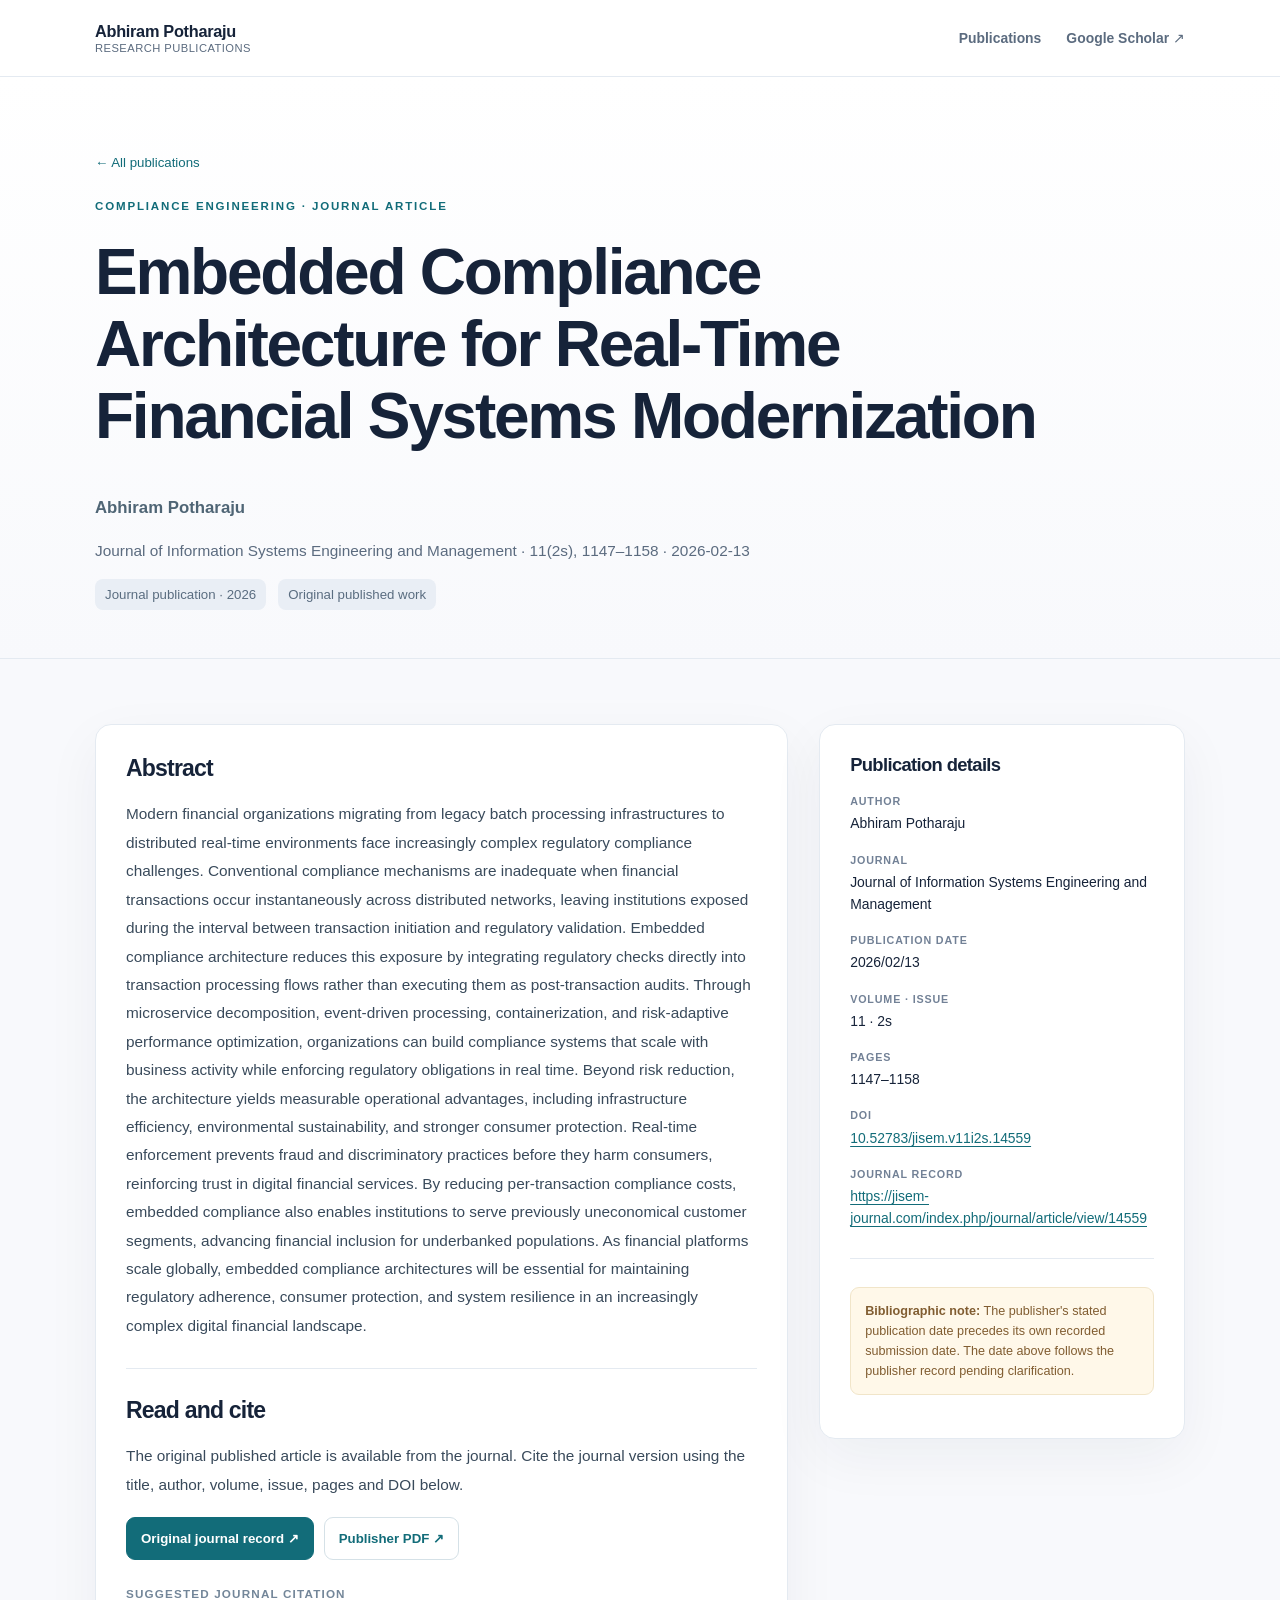
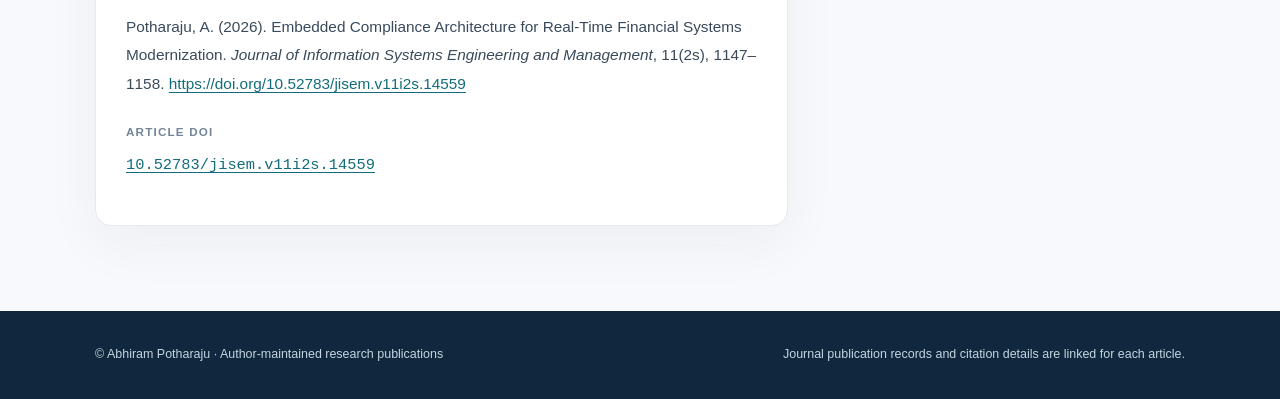
==== papers/embedded-compliance.html @ 8da1f3b1 "Add files via upload" ====
<!doctype html><html lang="en"><head><meta charset="utf-8"><meta name="viewport" content="width=device-width,initial-scale=1"><meta name="theme-color" content="#126c79"><link rel="stylesheet" href="../styles.css"><title>Embedded Compliance Architecture for Real-Time Financial Systems Modernization | Abhiram Potharaju</title><meta name="description" content="Embedding regulatory checks within event-driven transaction flows to support continuous compliance, operational resilience and real-time processing."><meta name="citation_title" content="Embedded Compliance Architecture for Real-Time Financial Systems Modernization">
<meta name="citation_author" content="Abhiram Potharaju">
<meta name="citation_publication_date" content="2026/02/13">
<meta name="citation_date" content="2026/02/13">
<meta name="citation_journal_title" content="Journal of Information Systems Engineering and Management">
<meta name="citation_issn" content="2468-4376">
<meta name="citation_volume" content="11">
<meta name="citation_issue" content="2s">
<meta name="citation_firstpage" content="1147">
<meta name="citation_lastpage" content="1158">
<meta name="citation_doi" content="10.52783/jisem.v11i2s.14559">
<meta name="citation_language" content="en"><script type="application/ld+json">{"@context": "https://schema.org", "@type": "ScholarlyArticle", "headline": "Embedded Compliance Architecture for Real-Time Financial Systems Modernization", "author": {"@type": "Person", "name": "Abhiram Potharaju"}, "datePublished": "2026-02-13", "isPartOf": {"@type": "Periodical", "name": "Journal of Information Systems Engineering and Management", "issn": "2468-4376"}, "pagination": "1147-1158", "identifier": "https://doi.org/10.52783/jisem.v11i2s.14559", "sameAs": "https://jisem-journal.com/index.php/journal/article/view/14559"}</script><!-- BEGIN CONFIG HEAD --><link rel="canonical" href="https://abhiramchow.github.io/research-publications/papers/embedded-compliance.html"><!-- END CONFIG HEAD --></head><body><header class="nav"><div class="container nav-inner"><a href="../index.html" class="brand">Abhiram Potharaju<span>Research publications</span></a><nav class="links" aria-label="Primary"><a href="../index.html#publications">Publications</a><a href="https://scholar.google.com/citations?user=imyxozsAAAAJ" target="_blank" rel="noopener noreferrer">Google Scholar ↗</a></nav></div></header><header class="article-head"><div class="container"><a href="../index.html#publications" class="back">← All publications</a><div class="eyebrow">COMPLIANCE ENGINEERING · Journal article</div><h1>Embedded Compliance Architecture for Real-Time Financial Systems Modernization</h1><h3 class="author">Abhiram Potharaju</h3><p class="journal">Journal of Information Systems Engineering and Management · 11(2s), 1147–1158 · 2026-02-13</p><div class="detail-meta"><span>Journal publication · 2026</span><span>Original published work</span></div></div></header><main class="main"><div class="container article-grid"><article class="article-card"><h2>Abstract</h2><p>Modern financial organizations migrating from legacy batch processing infrastructures to distributed real-time environments face increasingly complex regulatory compliance challenges. Conventional compliance mechanisms are inadequate when financial transactions occur instantaneously across distributed networks, leaving institutions exposed during the interval between transaction initiation and regulatory validation. Embedded compliance architecture reduces this exposure by integrating regulatory checks directly into transaction processing flows rather than executing them as post-transaction audits. Through microservice decomposition, event-driven processing, containerization, and risk-adaptive performance optimization, organizations can build compliance systems that scale with business activity while enforcing regulatory obligations in real time. Beyond risk reduction, the architecture yields measurable operational advantages, including infrastructure efficiency, environmental sustainability, and stronger consumer protection. Real-time enforcement prevents fraud and discriminatory practices before they harm consumers, reinforcing trust in digital financial services. By reducing per-transaction compliance costs, embedded compliance also enables institutions to serve previously uneconomical customer segments, advancing financial inclusion for underbanked populations. As financial platforms scale globally, embedded compliance architectures will be essential for maintaining regulatory adherence, consumer protection, and system resilience in an increasingly complex digital financial landscape.</p><div class="divider"></div><h2>Read and cite</h2><p>The original published article is available from the journal. Cite the journal version using the title, author, volume, issue, pages and DOI below.</p><div class="detail-cta"><a class="btn" href="https://jisem-journal.com/index.php/journal/article/view/14559" target="_blank" rel="noopener noreferrer">Original journal record ↗</a><a class="btn btn-alt" href="https://jisem-journal.com/index.php/journal/article/download/14559/7014" target="_blank" rel="noopener noreferrer">Publisher PDF ↗</a><!-- BEGIN LOCAL PDF BUTTON --><!-- END LOCAL PDF BUTTON --></div><div class="smallcaps">Suggested journal citation</div><p class="source-note">Potharaju, A. (2026). Embedded Compliance Architecture for Real-Time Financial Systems Modernization. <em>Journal of Information Systems Engineering and Management</em>, 11(2s), 1147–1158. <a href="https://doi.org/10.52783/jisem.v11i2s.14559" target="_blank" rel="noopener noreferrer">https://doi.org/10.52783/jisem.v11i2s.14559</a></p><div class="smallcaps">Article DOI</div><p class="mono"><a href="https://doi.org/10.52783/jisem.v11i2s.14559" target="_blank" rel="noopener noreferrer">10.52783/jisem.v11i2s.14559</a></p></article><aside class="facts"><h2 style="font-size:1.15rem;margin-bottom:17px">Publication details</h2><dl><dt>Author</dt><dd>Abhiram Potharaju</dd><dt>Journal</dt><dd>Journal of Information Systems Engineering and Management</dd><dt>Publication date</dt><dd>2026/02/13</dd><dt>Volume · Issue</dt><dd>11 · 2s</dd><dt>Pages</dt><dd>1147–1158</dd><dt>DOI</dt><dd><a href="https://doi.org/10.52783/jisem.v11i2s.14559">10.52783/jisem.v11i2s.14559</a></dd><dt>Journal record</dt><dd><a href="https://jisem-journal.com/index.php/journal/article/view/14559">https://jisem-journal.com/index.php/journal/article/view/14559</a></dd></dl><div class="divider"></div><p class="warning"><strong>Bibliographic note:</strong> The publisher's stated publication date precedes its own recorded submission date. The date above follows the publisher record pending clarification.</p></aside></div></main><footer class="footer"><div class="container footer-inner"><span>© Abhiram Potharaju · Author-maintained research publications</span><span>Journal publication records and citation details are linked for each article.</span></div></footer></body></html>
---- styles.css ----
/* Abhiram Potharaju — Research publications. No third-party assets. */
:root { --bg:#f8f9fc; --paper:#fff; --text:#162339; --sub:#5b6b7f; --accent:#126c79; --accent2:#e2f2f2; --line:#e4eaf1; --tag:#e9eef5; --shadow:0 18px 55px rgba(17,34,54,.05) }
*{box-sizing:border-box}html{scroll-behavior:smooth}body{margin:0;background:var(--bg);color:var(--text);font-family:Inter,ui-sans-serif,-apple-system,BlinkMacSystemFont,"Segoe UI",sans-serif;line-height:1.6}a{color:var(--accent);text-decoration:underline;text-underline-offset:3px}a:hover{color:#0b4d59}h1,h2,h3,p{margin-top:0}h1,h2{line-height:1.13;letter-spacing:-.035em}h1{font-size:clamp(2.35rem,5vw,4rem);max-width:950px}h2{font-size:clamp(1.6rem,3vw,2.2rem)}.container{width:min(1090px,calc(100% - 44px));margin:auto}.nav{background:#fff;border-bottom:1px solid var(--line)}.nav-inner{display:flex;align-items:center;justify-content:space-between;min-height:76px;gap:18px}.brand{text-decoration:none;color:var(--text);display:flex;flex-direction:column;font-weight:770;letter-spacing:-.018em;font-size:1.02rem;line-height:1.25}.brand span{color:var(--sub);font-weight:450;font-size:.7rem;letter-spacing:.04em;text-transform:uppercase}.links{display:flex;align-items:center;gap:25px}.links a{color:var(--sub);text-decoration:none;font-size:.87rem;font-weight:570}.links a:hover{color:var(--accent)}.hero{padding:82px 0 64px;background:radial-gradient(circle at 84% 5%,#e0f2f2,transparent 48%),linear-gradient(#fff,#f8f9fc);border-bottom:1px solid var(--line)}.eyebrow{font-size:.72rem;text-transform:uppercase;letter-spacing:.16em;color:var(--accent);font-weight:800;margin-bottom:20px}.lead{font-size:1.12rem;line-height:1.73;max-width:740px;color:var(--sub)}.chips{display:flex;flex-wrap:wrap;gap:9px;margin-top:28px}.chip{font-size:.76rem;padding:7px 12px;border:1px solid #d6e3e9;border-radius:100px;background:#fff;color:#4d6676}.main{padding:65px 0 85px}.section-head{margin-bottom:27px}.muted{color:var(--sub)}.section-head p{margin:7px 0 0;max-width:740px}.pub-grid{display:grid;grid-template-columns:repeat(2,minmax(0,1fr));gap:20px}.pub{background:var(--paper);border:1px solid var(--line);border-radius:17px;padding:30px;box-shadow:var(--shadow);display:flex;flex-direction:column;gap:15px}.pub h3{font-size:1.21rem;line-height:1.4;margin:0;letter-spacing:-.012em}.pub h3 a{text-decoration:none;color:var(--text)}.pub h3 a:hover{color:var(--accent)}.pub p{color:var(--sub);font-size:.93rem;margin:0}.eyeline{display:flex;flex-wrap:wrap;justify-content:space-between;gap:8px;font-size:.7rem;text-transform:uppercase;font-weight:770;letter-spacing:.1em;color:var(--accent)}.eyeline .year{color:#8893a3;letter-spacing:0}.cite{font-size:.82rem!important;color:#52677b!important}.actions{display:flex;flex-wrap:wrap;gap:10px;margin-top:auto;padding-top:5px}.btn{display:inline-flex;gap:8px;align-items:center;justify-content:center;border-radius:9px;padding:10px 14px;text-decoration:none;font-size:.83rem;font-weight:730;border:1px solid var(--accent);background:var(--accent);color:#fff}.btn:hover{color:#fff;background:#0b4d59}.btn-alt{background:#fff;border-color:#d5e1e7;color:var(--accent)}.btn-alt:hover{background:var(--accent2);color:var(--accent)}.note{margin-top:30px;padding:20px 24px;background:#eff6f7;border:1px solid #d0e6e8;border-radius:13px;font-size:.86rem;color:#355765}.article-head{padding:72px 0 48px;background:linear-gradient(#fff,#f8f9fc);border-bottom:1px solid var(--line)}.back{display:inline-block;font-size:.83rem;margin-bottom:24px;text-decoration:none}.author{font-size:1.05rem;font-weight:620;color:#4f6575}.journal{font-size:.96rem;color:var(--sub);max-width:810px}.article-grid{display:grid;grid-template-columns:minmax(0,1.8fr) minmax(245px,.95fr);gap:31px;align-items:start}.article-card,.facts{background:#fff;border:1px solid var(--line);padding:30px;border-radius:16px;box-shadow:var(--shadow)}.article-card h2{font-size:1.44rem}.article-card p{font-size:.96rem;line-height:1.85;color:#394a5b}.facts dl{margin:0}.facts dt{font-size:.67rem;color:#728196;text-transform:uppercase;letter-spacing:.08em;font-weight:800;margin:17px 0 2px}.facts dt:first-child{margin-top:0}.facts dd{margin:0;font-size:.87rem;overflow-wrap:anywhere}.facts a{word-break:break-word}.warning{font-size:.79rem!important;color:#815d31!important;background:#fff8e9;border:1px solid #f1e5c9;padding:13px 14px;border-radius:9px}.source-note{font-size:.79rem;color:#657789;line-height:1.7}.footer{background:#10283d;color:#c3d5e0;padding:34px 0;font-size:.78rem}.footer-inner{display:flex;justify-content:space-between;gap:20px}.footer a{color:#b5e2e7}.access{margin-top:25px}.detail-meta{display:flex;flex-wrap:wrap;gap:12px;font-size:.83rem;color:#5a6d80}.detail-meta span{background:var(--tag);border-radius:8px;padding:5px 10px}.plain{margin:0;padding:0 0 0 20px}.plain li{margin:9px 0}.smallcaps{font-size:.73rem;font-weight:800;letter-spacing:.1em;text-transform:uppercase;color:#738699;margin:25px 0 9px}.mono{font-family:ui-monospace,SFMono-Regular,Consolas,monospace;font-size:.8rem;overflow-wrap:anywhere}.detail-cta{display:flex;gap:10px;flex-wrap:wrap;margin:18px 0}.divider{height:1px;background:var(--line);margin:28px 0}
@media(max-width:780px){.links{gap:13px}.links a{font-size:.8rem}.hero{padding:55px 0}.pub-grid,.article-grid{grid-template-columns:1fr}.pub{padding:24px}.article-head{padding:48px 0 35px}.article-card,.facts{padding:24px}.footer-inner{flex-direction:column}.container{width:min(100% - 32px,1090px)}}
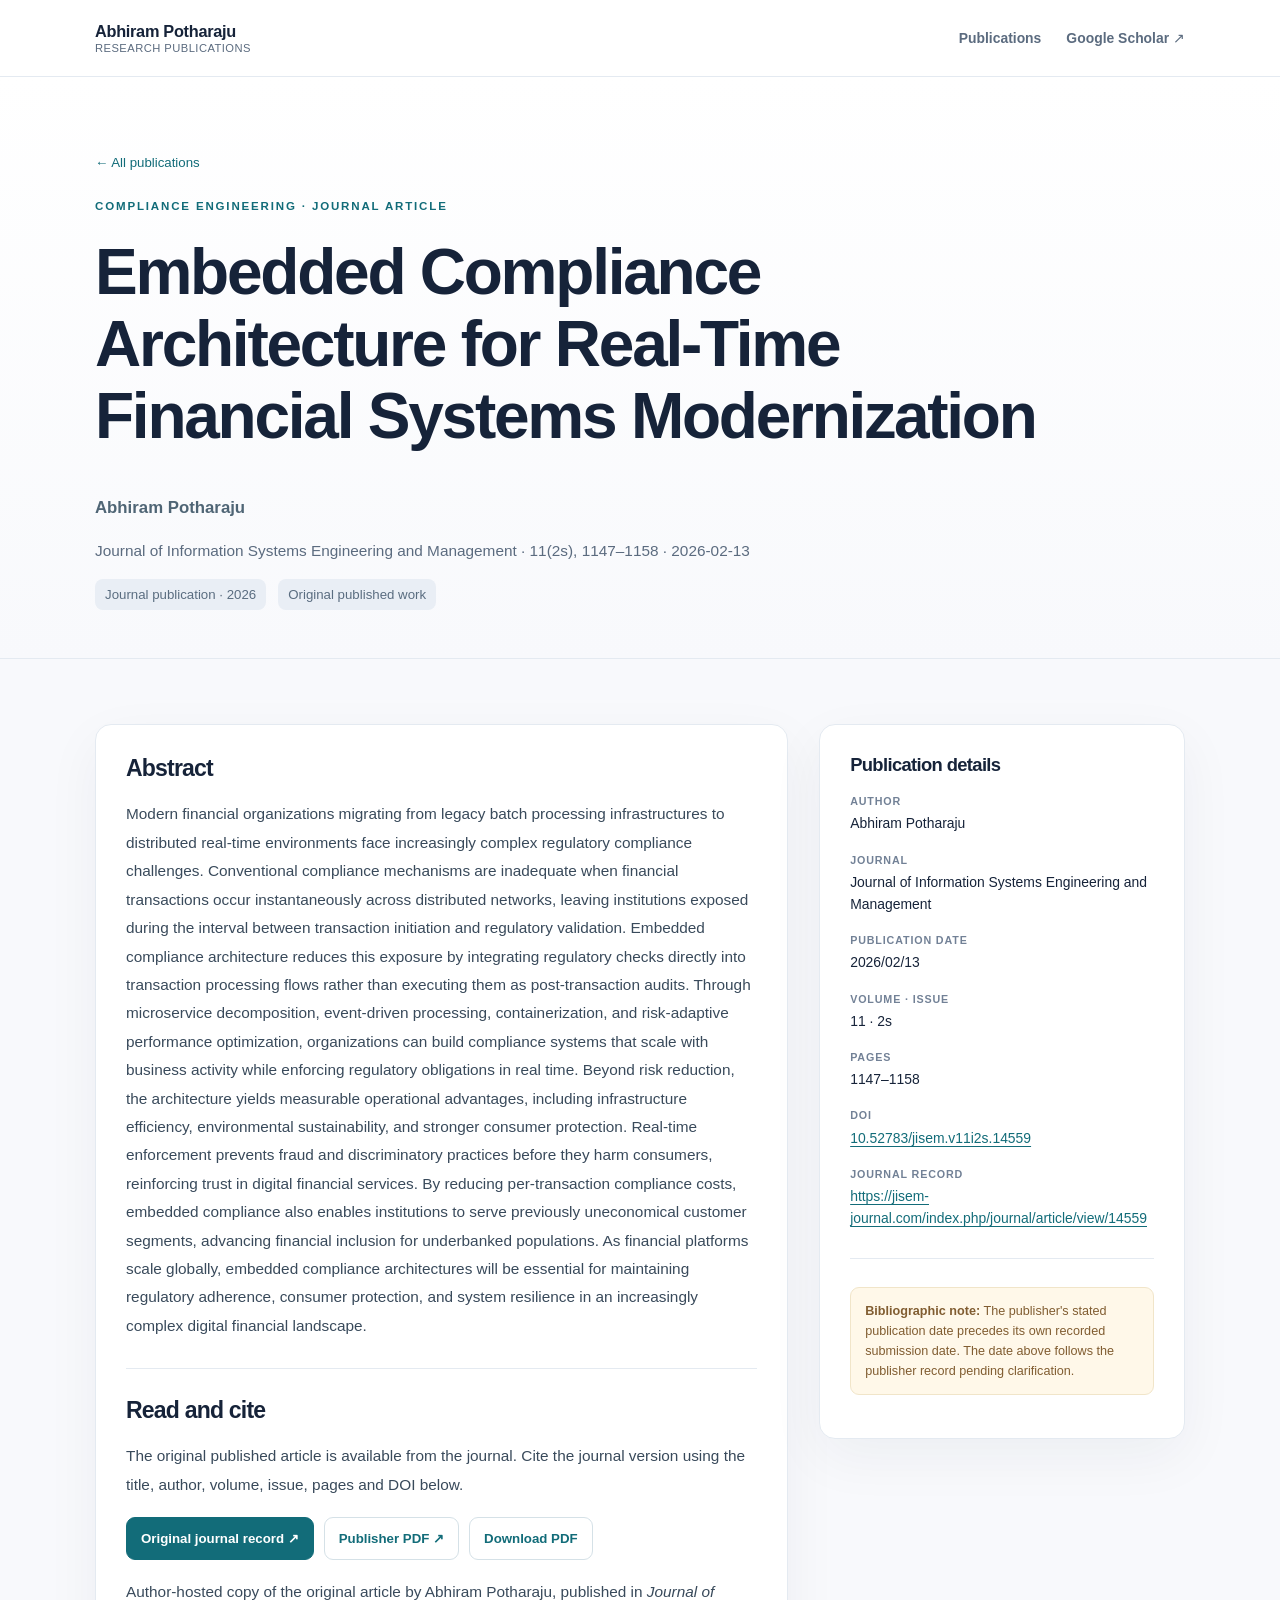
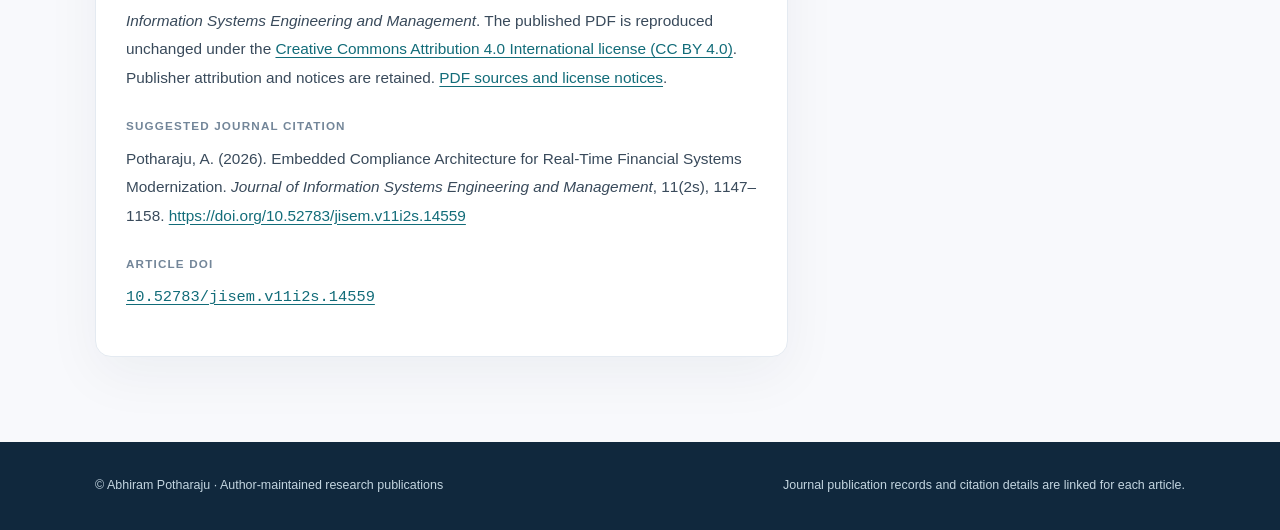
==== commit eb5fc409: "Improve Google Scholar metadata and add research PDFs" ====
--- a/papers/embedded-compliance.html
+++ b/papers/embedded-compliance.html
@@ -9,4 +9,7 @@
 <meta name="citation_firstpage" content="1147">
 <meta name="citation_lastpage" content="1158">
 <meta name="citation_doi" content="10.52783/jisem.v11i2s.14559">
-<meta name="citation_language" content="en"><script type="application/ld+json">{"@context": "https://schema.org", "@type": "ScholarlyArticle", "headline": "Embedded Compliance Architecture for Real-Time Financial Systems Modernization", "author": {"@type": "Person", "name": "Abhiram Potharaju"}, "datePublished": "2026-02-13", "isPartOf": {"@type": "Periodical", "name": "Journal of Information Systems Engineering and Management", "issn": "2468-4376"}, "pagination": "1147-1158", "identifier": "https://doi.org/10.52783/jisem.v11i2s.14559", "sameAs": "https://jisem-journal.com/index.php/journal/article/view/14559"}</script><!-- BEGIN CONFIG HEAD --><link rel="canonical" href="https://abhiramchow.github.io/research-publications/papers/embedded-compliance.html"><!-- END CONFIG HEAD --></head><body><header class="nav"><div class="container nav-inner"><a href="../index.html" class="brand">Abhiram Potharaju<span>Research publications</span></a><nav class="links" aria-label="Primary"><a href="../index.html#publications">Publications</a><a href="https://scholar.google.com/citations?user=imyxozsAAAAJ" target="_blank" rel="noopener noreferrer">Google Scholar ↗</a></nav></div></header><header class="article-head"><div class="container"><a href="../index.html#publications" class="back">← All publications</a><div class="eyebrow">COMPLIANCE ENGINEERING · Journal article</div><h1>Embedded Compliance Architecture for Real-Time Financial Systems Modernization</h1><h3 class="author">Abhiram Potharaju</h3><p class="journal">Journal of Information Systems Engineering and Management · 11(2s), 1147–1158 · 2026-02-13</p><div class="detail-meta"><span>Journal publication · 2026</span><span>Original published work</span></div></div></header><main class="main"><div class="container article-grid"><article class="article-card"><h2>Abstract</h2><p>Modern financial organizations migrating from legacy batch processing infrastructures to distributed real-time environments face increasingly complex regulatory compliance challenges. Conventional compliance mechanisms are inadequate when financial transactions occur instantaneously across distributed networks, leaving institutions exposed during the interval between transaction initiation and regulatory validation. Embedded compliance architecture reduces this exposure by integrating regulatory checks directly into transaction processing flows rather than executing them as post-transaction audits. Through microservice decomposition, event-driven processing, containerization, and risk-adaptive performance optimization, organizations can build compliance systems that scale with business activity while enforcing regulatory obligations in real time. Beyond risk reduction, the architecture yields measurable operational advantages, including infrastructure efficiency, environmental sustainability, and stronger consumer protection. Real-time enforcement prevents fraud and discriminatory practices before they harm consumers, reinforcing trust in digital financial services. By reducing per-transaction compliance costs, embedded compliance also enables institutions to serve previously uneconomical customer segments, advancing financial inclusion for underbanked populations. As financial platforms scale globally, embedded compliance architectures will be essential for maintaining regulatory adherence, consumer protection, and system resilience in an increasingly complex digital financial landscape.</p><div class="divider"></div><h2>Read and cite</h2><p>The original published article is available from the journal. Cite the journal version using the title, author, volume, issue, pages and DOI below.</p><div class="detail-cta"><a class="btn" href="https://jisem-journal.com/index.php/journal/article/view/14559" target="_blank" rel="noopener noreferrer">Original journal record ↗</a><a class="btn btn-alt" href="https://jisem-journal.com/index.php/journal/article/download/14559/7014" target="_blank" rel="noopener noreferrer">Publisher PDF ↗</a><!-- BEGIN LOCAL PDF BUTTON --><!-- END LOCAL PDF BUTTON --></div><div class="smallcaps">Suggested journal citation</div><p class="source-note">Potharaju, A. (2026). Embedded Compliance Architecture for Real-Time Financial Systems Modernization. <em>Journal of Information Systems Engineering and Management</em>, 11(2s), 1147–1158. <a href="https://doi.org/10.52783/jisem.v11i2s.14559" target="_blank" rel="noopener noreferrer">https://doi.org/10.52783/jisem.v11i2s.14559</a></p><div class="smallcaps">Article DOI</div><p class="mono"><a href="https://doi.org/10.52783/jisem.v11i2s.14559" target="_blank" rel="noopener noreferrer">10.52783/jisem.v11i2s.14559</a></p></article><aside class="facts"><h2 style="font-size:1.15rem;margin-bottom:17px">Publication details</h2><dl><dt>Author</dt><dd>Abhiram Potharaju</dd><dt>Journal</dt><dd>Journal of Information Systems Engineering and Management</dd><dt>Publication date</dt><dd>2026/02/13</dd><dt>Volume · Issue</dt><dd>11 · 2s</dd><dt>Pages</dt><dd>1147–1158</dd><dt>DOI</dt><dd><a href="https://doi.org/10.52783/jisem.v11i2s.14559">10.52783/jisem.v11i2s.14559</a></dd><dt>Journal record</dt><dd><a href="https://jisem-journal.com/index.php/journal/article/view/14559">https://jisem-journal.com/index.php/journal/article/view/14559</a></dd></dl><div class="divider"></div><p class="warning"><strong>Bibliographic note:</strong> The publisher's stated publication date precedes its own recorded submission date. The date above follows the publisher record pending clarification.</p></aside></div></main><footer class="footer"><div class="container footer-inner"><span>© Abhiram Potharaju · Author-maintained research publications</span><span>Journal publication records and citation details are linked for each article.</span></div></footer></body></html>+
+<meta name="citation_abstract_html_url" content="https://abhiramchow.github.io/research-publications/papers/embedded-compliance.html">
+<meta name="citation_pdf_url" content="https://abhiramchow.github.io/research-publications/papers/embedded-compliance.pdf">
+<meta name="citation_language" content="en"><script type="application/ld+json">{"@context": "https://schema.org", "@type": "ScholarlyArticle", "headline": "Embedded Compliance Architecture for Real-Time Financial Systems Modernization", "author": {"@type": "Person", "name": "Abhiram Potharaju"}, "datePublished": "2026-02-13", "isPartOf": {"@type": "PublicationIssue", "issueNumber": "2s", "isPartOf": {"@type": "PublicationVolume", "volumeNumber": "11", "isPartOf": {"@type": "Periodical", "name": "Journal of Information Systems Engineering and Management", "issn": "2468-4376"}}}, "pagination": "1147-1158", "identifier": "https://doi.org/10.52783/jisem.v11i2s.14559", "sameAs": "https://jisem-journal.com/index.php/journal/article/view/14559", "url": "https://abhiramchow.github.io/research-publications/papers/embedded-compliance.html", "mainEntityOfPage": "https://abhiramchow.github.io/research-publications/papers/embedded-compliance.html", "pageStart": "1147", "pageEnd": "1158", "license": "https://creativecommons.org/licenses/by/4.0/", "encoding": {"@type": "MediaObject", "encodingFormat": "application/pdf", "contentUrl": "https://abhiramchow.github.io/research-publications/papers/embedded-compliance.pdf"}}</script><!-- BEGIN CONFIG HEAD --><link rel="canonical" href="https://abhiramchow.github.io/research-publications/papers/embedded-compliance.html"><!-- END CONFIG HEAD --></head><body><header class="nav"><div class="container nav-inner"><a href="../index.html" class="brand">Abhiram Potharaju<span>Research publications</span></a><nav class="links" aria-label="Primary"><a href="../index.html#publications">Publications</a><a href="https://scholar.google.com/citations?user=imyxozsAAAAJ" target="_blank" rel="noopener noreferrer">Google Scholar ↗</a></nav></div></header><header class="article-head"><div class="container"><a href="../index.html#publications" class="back">← All publications</a><div class="eyebrow">COMPLIANCE ENGINEERING · Journal article</div><h1>Embedded Compliance Architecture for Real-Time Financial Systems Modernization</h1><h3 class="author">Abhiram Potharaju</h3><p class="journal">Journal of Information Systems Engineering and Management · 11(2s), 1147–1158 · 2026-02-13</p><div class="detail-meta"><span>Journal publication · 2026</span><span>Original published work</span></div></div></header><main class="main"><div class="container article-grid"><article class="article-card"><h2 id="abstract">Abstract</h2><p>Modern financial organizations migrating from legacy batch processing infrastructures to distributed real-time environments face increasingly complex regulatory compliance challenges. Conventional compliance mechanisms are inadequate when financial transactions occur instantaneously across distributed networks, leaving institutions exposed during the interval between transaction initiation and regulatory validation. Embedded compliance architecture reduces this exposure by integrating regulatory checks directly into transaction processing flows rather than executing them as post-transaction audits. Through microservice decomposition, event-driven processing, containerization, and risk-adaptive performance optimization, organizations can build compliance systems that scale with business activity while enforcing regulatory obligations in real time. Beyond risk reduction, the architecture yields measurable operational advantages, including infrastructure efficiency, environmental sustainability, and stronger consumer protection. Real-time enforcement prevents fraud and discriminatory practices before they harm consumers, reinforcing trust in digital financial services. By reducing per-transaction compliance costs, embedded compliance also enables institutions to serve previously uneconomical customer segments, advancing financial inclusion for underbanked populations. As financial platforms scale globally, embedded compliance architectures will be essential for maintaining regulatory adherence, consumer protection, and system resilience in an increasingly complex digital financial landscape.</p><div class="divider"></div><h2>Read and cite</h2><p>The original published article is available from the journal. Cite the journal version using the title, author, volume, issue, pages and DOI below.</p><div class="detail-cta"><a class="btn" href="https://jisem-journal.com/index.php/journal/article/view/14559" target="_blank" rel="noopener noreferrer">Original journal record ↗</a><a class="btn btn-alt" href="https://jisem-journal.com/index.php/journal/article/download/14559/7014" target="_blank" rel="noopener noreferrer">Publisher PDF ↗</a><!-- BEGIN LOCAL PDF BUTTON --><a class="btn btn-alt" href="embedded-compliance.pdf" download>Download PDF</a><!-- END LOCAL PDF BUTTON --></div><p class="source-note">Author-hosted copy of the original article by Abhiram Potharaju, published in <em>Journal of Information Systems Engineering and Management</em>. The published PDF is reproduced unchanged under the <a rel="license" href="https://creativecommons.org/licenses/by/4.0/">Creative Commons Attribution 4.0 International license (CC BY 4.0)</a>. Publisher attribution and notices are retained. <a href="PDF-LICENSES.md">PDF sources and license notices</a>.</p><div class="smallcaps">Suggested journal citation</div><p class="source-note">Potharaju, A. (2026). Embedded Compliance Architecture for Real-Time Financial Systems Modernization. <em>Journal of Information Systems Engineering and Management</em>, 11(2s), 1147–1158. <a href="https://doi.org/10.52783/jisem.v11i2s.14559" target="_blank" rel="noopener noreferrer">https://doi.org/10.52783/jisem.v11i2s.14559</a></p><div class="smallcaps">Article DOI</div><p class="mono"><a href="https://doi.org/10.52783/jisem.v11i2s.14559" target="_blank" rel="noopener noreferrer">10.52783/jisem.v11i2s.14559</a></p></article><aside class="facts"><h2 style="font-size:1.15rem;margin-bottom:17px">Publication details</h2><dl><dt>Author</dt><dd>Abhiram Potharaju</dd><dt>Journal</dt><dd>Journal of Information Systems Engineering and Management</dd><dt>Publication date</dt><dd>2026/02/13</dd><dt>Volume · Issue</dt><dd>11 · 2s</dd><dt>Pages</dt><dd>1147–1158</dd><dt>DOI</dt><dd><a href="https://doi.org/10.52783/jisem.v11i2s.14559">10.52783/jisem.v11i2s.14559</a></dd><dt>Journal record</dt><dd><a href="https://jisem-journal.com/index.php/journal/article/view/14559">https://jisem-journal.com/index.php/journal/article/view/14559</a></dd></dl><div class="divider"></div><p class="warning"><strong>Bibliographic note:</strong> The publisher's stated publication date precedes its own recorded submission date. The date above follows the publisher record pending clarification.</p></aside></div></main><footer class="footer"><div class="container footer-inner"><span>© Abhiram Potharaju · Author-maintained research publications</span><span>Journal publication records and citation details are linked for each article.</span></div></footer></body></html>
